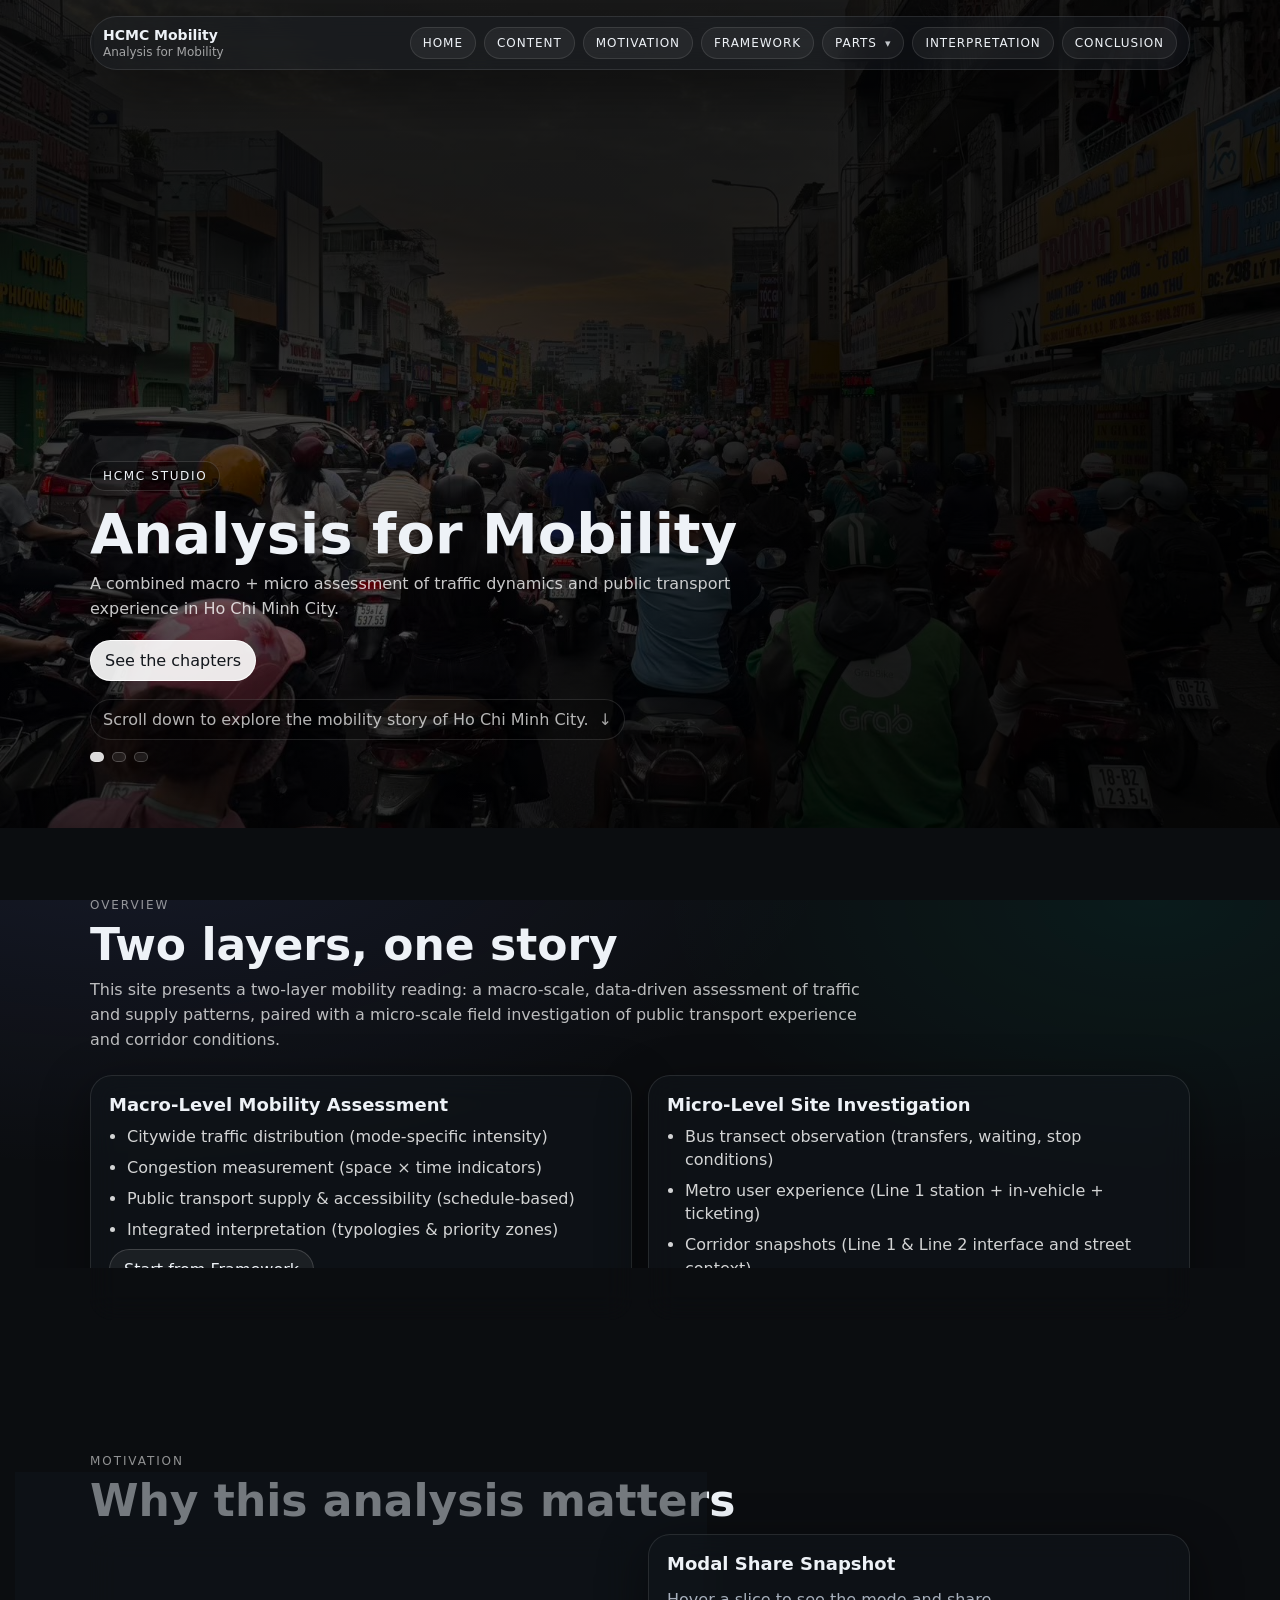
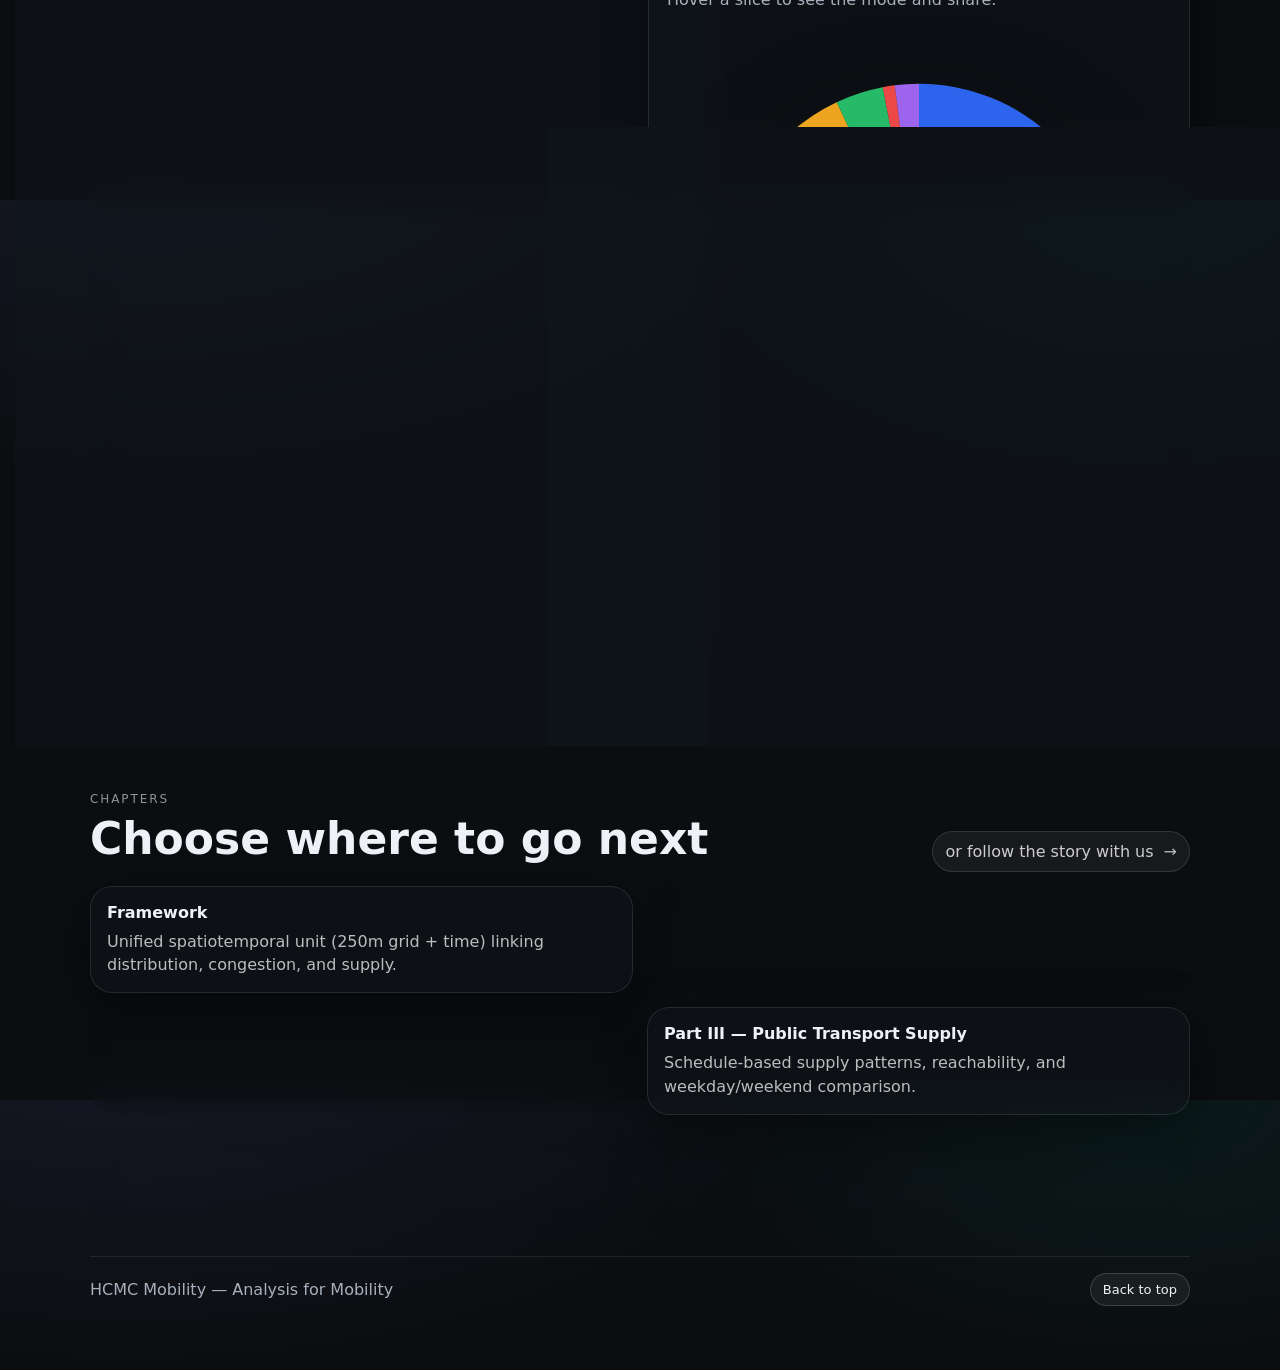
==== index.html @ 066e422d "demo0.0" ====
<!doctype html>
<html lang="en">
<head>
  <meta charset="utf-8" />
  <meta name="viewport" content="width=device-width,initial-scale=1" />
  <title>HCMC Mobility — Analysis for Mobility</title>
  <link rel="stylesheet" href="style.css" />
</head>

<body class="theme-dark">
  <!-- Top glass nav -->
  <header class="topbar glass" role="banner">
    <div class="topbar-left">
      <div class="brand">
        <div class="brand-title">HCMC Mobility</div>
        <div class="brand-sub">Analysis for Mobility</div>
      </div>
    </div>

    <nav class="topbar-nav" aria-label="Primary">
      <a class="pill" href="index.html">Home</a>
      <a class="pill" href="content.html">Content</a>
      <a class="pill" href="motivation.html">Motivation</a>
      <a class="pill" href="framework.html">Framework</a>

      <div class="pill dropdown" tabindex="0" aria-label="Parts">
        <span>Parts</span>
        <div class="dropdown-menu" role="menu">
          <a role="menuitem" href="part1.html">Part I — Traffic Distribution</a>
          <a role="menuitem" href="part2.html">Part II — Measuring Congestion</a>
          <a role="menuitem" href="part3.html">Part III — Public Transport Supply</a>
        </div>
      </div>

      <a class="pill" href="interpretation.html">Interpretation</a>
      <a class="pill" href="conclusion.html">Conclusion</a>
    </nav>
  </header>

  <!-- HERO with background carousel -->
  <main>
    <section class="hero" id="top">
      <div class="hero-bg" aria-hidden="true">
        <div class="hero-slide is-active" style="background-image:url('./assets/motobike.JPG')"></div>
        <div class="hero-slide" style="background-image:url('./assets/bus_station.png')"></div>
        <div class="hero-slide" style="background-image:url('./assets/metro.png')"></div>
        <div class="hero-vignette"></div>
      </div>

      <div class="container hero-inner">
        <div class="hero-tag">HCMC STUDIO</div>
        <h1 class="hero-title">Analysis for Mobility</h1>
        <p class="hero-subtitle">
          A combined macro + micro assessment of traffic dynamics and public transport experience in Ho Chi Minh City.
        </p>

        <div class="hero-actions">
          <a class="btn primary" href="#chapters">See the chapters</a>
        </div>

        <a class="hero-scroll" href="#overview" aria-label="Scroll to Overview">
          <span>Scroll down to explore the mobility story of Ho Chi Minh City.</span>
          <span class="chev">↓</span>
        </a>

        <div class="hero-dots" aria-hidden="true">
          <button class="dot is-active" type="button" aria-label="Slide 1"></button>
          <button class="dot" type="button" aria-label="Slide 2"></button>
          <button class="dot" type="button" aria-label="Slide 3"></button>
        </div>
      </div>
    </section>

    <!-- OVERVIEW -->
    <section class="section" id="overview">
      <div class="container">
        <div class="kicker">OVERVIEW</div>
        <h2 class="h2">Two layers, one story</h2>
        <p class="lead">
          This site presents a two-layer mobility reading: a macro-scale, data-driven assessment of traffic and supply patterns,
          paired with a micro-scale field investigation of public transport experience and corridor conditions.
        </p>

        <div class="grid-2">
          <div class="card glass">
            <h3 class="h3">Macro-Level Mobility Assessment</h3>
            <ul class="bullets">
              <li>Citywide traffic distribution (mode-specific intensity)</li>
              <li>Congestion measurement (space × time indicators)</li>
              <li>Public transport supply & accessibility (schedule-based)</li>
              <li>Integrated interpretation (typologies & priority zones)</li>
            </ul>
            <div class="card-actions">
              <a class="btn" href="framework.html">Start from Framework</a>
            </div>
          </div>

          <div class="card glass">
            <h3 class="h3">Micro-Level Site Investigation</h3>
            <ul class="bullets">
              <li>Bus transect observation (transfers, waiting, stop conditions)</li>
              <li>Metro user experience (Line 1 station + in-vehicle + ticketing)</li>
              <li>Corridor snapshots (Line 1 & Line 2 interface and street context)</li>
            </ul>
            <div class="muted small">
              (Micro panels will be inserted into Part pages later.)
            </div>
          </div>
        </div>
      </div>
    </section>

    <!-- MOTIVATION (homepage section, not the separate page) -->
    <section class="section" id="motivation">
      <div class="container">
        <div class="kicker">MOTIVATION</div>
        <h2 class="h2">Why this analysis matters</h2>

        <div class="grid-2">
          <div class="card glass">
            <h3 class="h3">Key motivation</h3>
            <ul class="bullets">
              <li>Limited availability of high-resolution, mode-specific traffic evidence at city scale</li>
              <li>Many studies overlook temporal dynamics and modal differences in mobility patterns</li>
              <li>Public transport may play a limited yet critical role in addressing urban mobility stress</li>
            </ul>

            <div class="img-wrap">
              <div class="img-label">Traffic context (field impression)</div>
              <img class="img" src="./assets/traffic_jam.jpg" alt="Traffic congestion context" />
            </div>

            <div class="card-actions">
              <a class="btn" href="motivation.html">Open Motivation page</a>
            </div>
          </div>

          <div class="card glass">
            <h3 class="h3">Modal Share Snapshot</h3>
            <p class="muted">
              Hover a slice to see the mode and share.
            </p>

            <div class="pie-wrap">
              <svg id="modalPie" class="pie" viewBox="0 0 240 240" role="img" aria-label="Modal share pie chart">
                <!-- arcs injected by JS -->
              </svg>

              <div class="pie-legend">
                <div class="legend-row">
                  <span class="legend-k">Hover</span>
                  <span id="pieLabel" class="legend-v">—</span>
                </div>
                <div class="legend-row">
                  <span class="legend-k">Share</span>
                  <span id="pieValue" class="legend-v">—</span>
                </div>
              </div>

              <div id="pieTooltip" class="tooltip" role="status" aria-live="polite"></div>
            </div>

            <div class="muted small">
              Values used here: Motorcycles 74%, Active Mobility 19%, Public Transport 4%, Private Cars 1%, Other 2%.
            </div>
          </div>
        </div>
      </div>
    </section>

    <!-- CHAPTERS -->
    <section class="section" id="chapters">
      <div class="container">
        <div class="kicker">CHAPTERS</div>
        <div class="chapters-head">
          <h2 class="h2">Choose where to go next</h2>
          <a class="follow" href="framework.html">
            or follow the story with us <span class="chev">→</span>
          </a>
        </div>

        <div class="chapters-grid">
          <a class="chapter card glass" href="framework.html">
            <div class="chapter-title">Framework</div>
            <div class="chapter-desc">Unified spatiotemporal unit (250m grid + time) linking distribution, congestion, and supply.</div>
          </a>

          <a class="chapter card glass" href="part1.html">
            <div class="chapter-title">Part I — Traffic Distribution</div>
            <div class="chapter-desc">Mode-specific vehicle intensity across space (SVI detection: motorcycles, cars, buses).</div>
          </a>

          <a class="chapter card glass" href="part2.html">
            <div class="chapter-title">Part II — Measuring Congestion</div>
            <div class="chapter-desc">Indicators and comparative patterns across space and time.</div>
          </a>

          <a class="chapter card glass" href="part3.html">
            <div class="chapter-title">Part III — Public Transport Supply</div>
            <div class="chapter-desc">Schedule-based supply patterns, reachability, and weekday/weekend comparison.</div>
          </a>

          <a class="chapter card glass" href="interpretation.html">
            <div class="chapter-title">Interpretation</div>
            <div class="chapter-desc">Cross-reading across modes, time, and space to identify typologies and priorities.</div>
          </a>

          <a class="chapter card glass" href="conclusion.html">
            <div class="chapter-title">Conclusion</div>
            <div class="chapter-desc">Key takeaways, limitations, and next steps.</div>
          </a>
        </div>

        <div class="footerbar">
          <div class="muted">HCMC Mobility — Analysis for Mobility</div>
          <a class="btn small" href="#top">Back to top</a>
        </div>
      </div>
    </section>
  </main>

  <script src="script.js"></script>
</body>
</html>
---- style.css ----
:root{
  --bg:#0b0d10;
  --text:#eef2f7;
  --muted:#a7b0bc;
  --card: rgba(18,22,28,.55);
  --glass: rgba(28,34,42,.35);
  --stroke: rgba(255,255,255,.10);
  --stroke2: rgba(255,255,255,.16);
  --shadow: 0 18px 60px rgba(0,0,0,.55);
  --radius: 18px;
  --radius2: 22px;
  --max: 1100px;
}

*{box-sizing:border-box}
html,body{height:100%}
body{
  margin:0;
  font-family: ui-sans-serif, system-ui, -apple-system, Segoe UI, Roboto, Helvetica, Arial;
  background: radial-gradient(1200px 600px at 10% -10%, rgba(120,140,255,.10), transparent 60%),
              radial-gradient(900px 500px at 90% 0%, rgba(0,255,210,.06), transparent 55%),
              var(--bg);
  color: var(--text);
}

a{color:inherit; text-decoration:none}
img{max-width:100%; display:block}

.container{width:min(var(--max), calc(100% - 48px)); margin:0 auto}

.glass{
  background: var(--glass);
  border:1px solid var(--stroke);
  box-shadow: var(--shadow);
  backdrop-filter: blur(14px);
  -webkit-backdrop-filter: blur(14px);
}

.card{
  border-radius: var(--radius2);
  padding:18px 18px 16px;
  background: var(--card);
  border:1px solid var(--stroke);
  box-shadow: 0 14px 50px rgba(0,0,0,.45);
}

.btn{
  display:inline-flex; align-items:center; justify-content:center;
  gap:10px;
  padding:10px 14px;
  border-radius: 999px;
  border:1px solid var(--stroke2);
  background: rgba(255,255,255,.06);
  transition: transform .15s ease, background .15s ease, border-color .15s ease;
  user-select:none;
}
.btn:hover{transform: translateY(-1px); background: rgba(255,255,255,.09)}
.btn.primary{
  background: rgba(255,255,255,.90);
  color:#12161c;
  border-color: rgba(255,255,255,.90);
}
.btn.primary:hover{background: rgba(255,255,255,.98)}
.btn.small{padding:8px 12px; font-size:13px}

.kicker{
  letter-spacing:.16em;
  font-size:12px;
  color: rgba(255,255,255,.55);
  margin-bottom:10px;
}
.h2{font-size:44px; line-height:1.05; margin:0 0 10px}
.h3{font-size:18px; margin:0 0 10px}
.lead{color: rgba(255,255,255,.72); max-width: 78ch; margin:0 0 22px; line-height:1.55}
.muted{color: var(--muted)}
.small{font-size:12.5px}

.section{padding:70px 0 64px}

/* Topbar */
.topbar{
  position:fixed;
  top:16px;
  left:50%;
  transform: translateX(-50%);
  width:min(var(--max), calc(100% - 36px));
  border-radius: 999px;
  padding:10px 12px;
  z-index:50;
  display:flex;
  align-items:center;
  justify-content:space-between;
  gap:14px;
}
.brand-title{font-weight:700; font-size:14px}
.brand-sub{font-size:12px; color: rgba(255,255,255,.60); margin-top:2px}

.topbar-nav{
  display:flex;
  align-items:center;
  gap:8px;
  flex-wrap:wrap;
  justify-content:flex-end;
}

.pill{
  display:inline-flex;
  align-items:center;
  gap:8px;
  padding:8px 12px;
  border-radius: 999px;
  border:1px solid rgba(255,255,255,.10);
  background: rgba(255,255,255,.05);
  font-size:12px;
  letter-spacing:.08em;
  text-transform:uppercase;
  white-space:nowrap;
  transition: background .15s ease, transform .15s ease, border-color .15s ease;
}
.pill:hover{background: rgba(255,255,255,.08); transform: translateY(-1px)}
.dropdown{position:relative; cursor:pointer}
.dropdown:after{content:"▾"; opacity:.8; font-size:11px}
.dropdown-menu{
  position:absolute;
  right:0;
  top:42px;
  min-width: 320px;
  padding:10px;
  border-radius: 14px;
  background: rgba(18,22,28,.85);
  border:1px solid rgba(255,255,255,.12);
  box-shadow: 0 18px 60px rgba(0,0,0,.55);
  backdrop-filter: blur(14px);
  display:none;
}
.dropdown:hover .dropdown-menu,
.dropdown:focus-within .dropdown-menu{display:block}
.dropdown-menu a{
  display:block;
  padding:10px 10px;
  border-radius: 12px;
  color: rgba(255,255,255,.88);
  font-size:13px;
  letter-spacing:0;
  text-transform:none;
  border:1px solid transparent;
}
.dropdown-menu a:hover{
  background: rgba(255,255,255,.06);
  border-color: rgba(255,255,255,.10);
}

/* HERO */
.hero{
  position:relative;
  min-height: 92vh;
  padding-top: 120px;
  display:flex;
  align-items:flex-end;
}
.hero-bg{position:absolute; inset:0; overflow:hidden}
.hero-slide{
  position:absolute; inset:0;
  background-size:cover;
  background-position:center;
  opacity:0;
  transform: scale(1.02);
  transition: opacity 900ms ease, transform 1500ms ease;
}
.hero-slide.is-active{
  opacity:1;
  transform: scale(1.00);
}
.hero-vignette{
  position:absolute; inset:0;
  background:
    radial-gradient(900px 520px at 20% 70%, rgba(0,0,0,.15), rgba(0,0,0,.75) 70%),
    linear-gradient(to bottom, rgba(0,0,0,.45), rgba(0,0,0,.55));
}

.hero-inner{
  position:relative;
  padding: 0 0 66px;
}
.hero-tag{
  display:inline-flex;
  padding:7px 12px;
  border-radius: 999px;
  border:1px solid rgba(255,255,255,.14);
  background: rgba(0,0,0,.25);
  font-size:12px;
  letter-spacing:.14em;
}
.hero-title{
  margin:14px 0 10px;
  font-size: 56px;
  line-height:1.02;
}
.hero-subtitle{
  margin:0 0 18px;
  color: rgba(255,255,255,.78);
  max-width: 70ch;
  line-height:1.55;
}
.hero-actions{display:flex; gap:10px; margin-top: 10px}
.hero-scroll{
  display:inline-flex;
  align-items:center;
  gap:10px;
  margin-top: 18px;
  color: rgba(255,255,255,.70);
  border:1px solid rgba(255,255,255,.12);
  background: rgba(0,0,0,.22);
  padding:10px 12px;
  border-radius: 999px;
}
.hero-scroll:hover{background: rgba(0,0,0,.30)}
.hero-scroll .chev{opacity:.9}

.hero-dots{display:flex; gap:8px; margin-top:12px}
.dot{
  width:10px; height:10px; border-radius:999px;
  border:1px solid rgba(255,255,255,.22);
  background: rgba(255,255,255,.08);
  cursor:pointer;
}
.dot.is-active{background: rgba(255,255,255,.85)}

/* Layout helpers */
.grid-2{
  display:grid;
  grid-template-columns: 1fr 1fr;
  gap:16px;
}
@media (max-width: 860px){
  .topbar{top:10px}
  .hero-title{font-size:44px}
  .grid-2{grid-template-columns: 1fr}
  .dropdown-menu{min-width: 260px}
}

/* bullets */
.bullets{
  margin:0;
  padding-left: 18px;
  color: rgba(255,255,255,.82);
}
.bullets li{margin:8px 0; line-height:1.45}

/* Motivation image */
.img-wrap{margin-top:14px}
.img-label{font-size:12px; color: rgba(255,255,255,.55); margin:0 0 8px}
.img{
  border-radius: 16px;
  border:1px solid rgba(255,255,255,.10);
  box-shadow: 0 18px 50px rgba(0,0,0,.45);
  width:100%;
  height:auto;
}

/* Pie */
.pie-wrap{position:relative; margin-top:10px}
.pie{
  width:100%;
  max-width: 520px;
  height:auto;
  display:block;
  margin: 8px auto 0;
  filter: drop-shadow(0 18px 40px rgba(0,0,0,.55));
}
.pie-legend{
  display:grid;
  gap:8px;
  margin-top: 10px;
  padding:12px 12px;
  border-radius: 16px;
  border:1px solid rgba(255,255,255,.10);
  background: rgba(0,0,0,.20);
}
.legend-row{display:flex; justify-content:space-between; gap:12px}
.legend-k{color: rgba(255,255,255,.55); font-size:12px}
.legend-v{font-weight:650}

.tooltip{
  position:absolute;
  pointer-events:none;
  opacity:0;
  transform: translateY(6px);
  transition: opacity .12s ease, transform .12s ease;
  padding:8px 10px;
  border-radius: 12px;
  background: rgba(18,22,28,.92);
  border:1px solid rgba(255,255,255,.14);
  box-shadow: 0 18px 60px rgba(0,0,0,.55);
  font-size:12.5px;
}
.tooltip.is-on{opacity:1; transform: translateY(0)}

/* Chapters */
.chapters-head{
  display:flex;
  align-items:flex-end;
  justify-content:space-between;
  gap:16px;
  margin-bottom: 14px;
}
.follow{
  display:inline-flex;
  align-items:center;
  gap:10px;
  padding:10px 12px;
  border-radius: 999px;
  border:1px solid rgba(255,255,255,.12);
  background: rgba(255,255,255,.05);
  color: rgba(255,255,255,.78);
}
.follow:hover{background: rgba(255,255,255,.08)}
.follow .chev{opacity:.9}

.chapters-grid{
  display:grid;
  grid-template-columns: 1fr 1fr;
  gap:14px;
}
@media (max-width: 860px){
  .chapters-head{flex-direction:column; align-items:flex-start}
  .chapters-grid{grid-template-columns: 1fr}
}

.chapter{padding:16px 16px}
.chapter-title{font-weight:750; margin-bottom:8px}
.chapter-desc{color: rgba(255,255,255,.72); line-height:1.45}

/* footer */
.footerbar{
  margin-top: 20px;
  display:flex;
  align-items:center;
  justify-content:space-between;
  gap:12px;
  padding-top: 16px;
  border-top: 1px solid rgba(255,255,255,.08);
}
/* =========================
   PART PAGES — MAP PANELS
========================= */

.panel-grid{
  display:grid;
  grid-template-columns: 1fr 1fr 1fr;
  gap:14px;
}

@media (max-width: 980px){
  .panel-grid{grid-template-columns:1fr}
}

.map-panel{
  padding: 0;
  overflow: hidden;
  border-radius: var(--radius2);
}

.panel-head{
  padding: 16px 16px 12px;
  display:flex;
  align-items:flex-start;
  justify-content:space-between;
  gap:12px;
  border-bottom: 1px solid rgba(255,255,255,.08);
}

.panel-meta{min-width: 0}
.panel-title{
  margin:0 0 6px;
  font-weight: 750;
  font-size: 14px;
}
.panel-desc{
  margin:0;
  color: rgba(255,255,255,.70);
  font-size: 12.5px;
  line-height: 1.35;
  max-width: 42ch;
}

/* toggle pills */
.seg{
  display:inline-flex;
  gap:6px;
  padding:6px;
  border-radius: 999px;
  border:1px solid rgba(255,255,255,.10);
  background: rgba(0,0,0,.18);
  flex-shrink:0;
}
.seg button{
  appearance:none;
  border:none;
  cursor:pointer;
  padding:7px 10px;
  border-radius:999px;
  background: transparent;
  color: rgba(255,255,255,.78);
  font-size:12px;
  line-height:1;
  transition: background .15s ease, transform .15s ease;
}
.seg button:hover{transform: translateY(-1px)}
.seg button[aria-pressed="true"]{
  background: rgba(255,255,255,.12);
  color: rgba(255,255,255,.95);
}

/* map box */
.map-wrap{position:relative}
.map{
  height: 360px;
  width: 100%;
}

/* legend style (glass) */
.legend{
  position:absolute;
  right: 10px;
  bottom: 10px;
  z-index: 600;
  padding:10px 10px;
  border-radius: 14px;
  background: rgba(18,22,28,.85);
  border:1px solid rgba(255,255,255,.12);
  box-shadow: 0 18px 60px rgba(0,0,0,.55);
  backdrop-filter: blur(14px);
  color: rgba(255,255,255,.88);
  font-size: 12px;
  min-width: 165px;
}
.legend .lg-title{
  margin: 0 0 6px;
  font-weight: 750;
  font-size: 12px;
}
.legend .row{
  display:grid;
  grid-template-columns: 14px 1fr;
  gap: 8px;
  align-items:center;
  margin: 4px 0;
}
.legend .sw{
  width:14px;
  height:10px;
  border-radius:3px;
  border:1px solid rgba(255,255,255,.18);
}

/* footer text */
.panel-foot{
  padding: 10px 16px 14px;
  border-top: 1px solid rgba(255,255,255,.08);
  color: rgba(255,255,255,.60);
}

/* make leaflet controls match dark theme */
.leaflet-control-zoom a{
  background: rgba(18,22,28,.85) !important;
  color: rgba(255,255,255,.92) !important;
  border: 1px solid rgba(255,255,255,.12) !important;
}
.leaflet-control-attribution{
  background: rgba(18,22,28,.70) !important;
  color: rgba(255,255,255,.65) !important;
  border-radius: 12px;
  padding: 2px 8px;
  margin: 0 8px 8px 0;
}
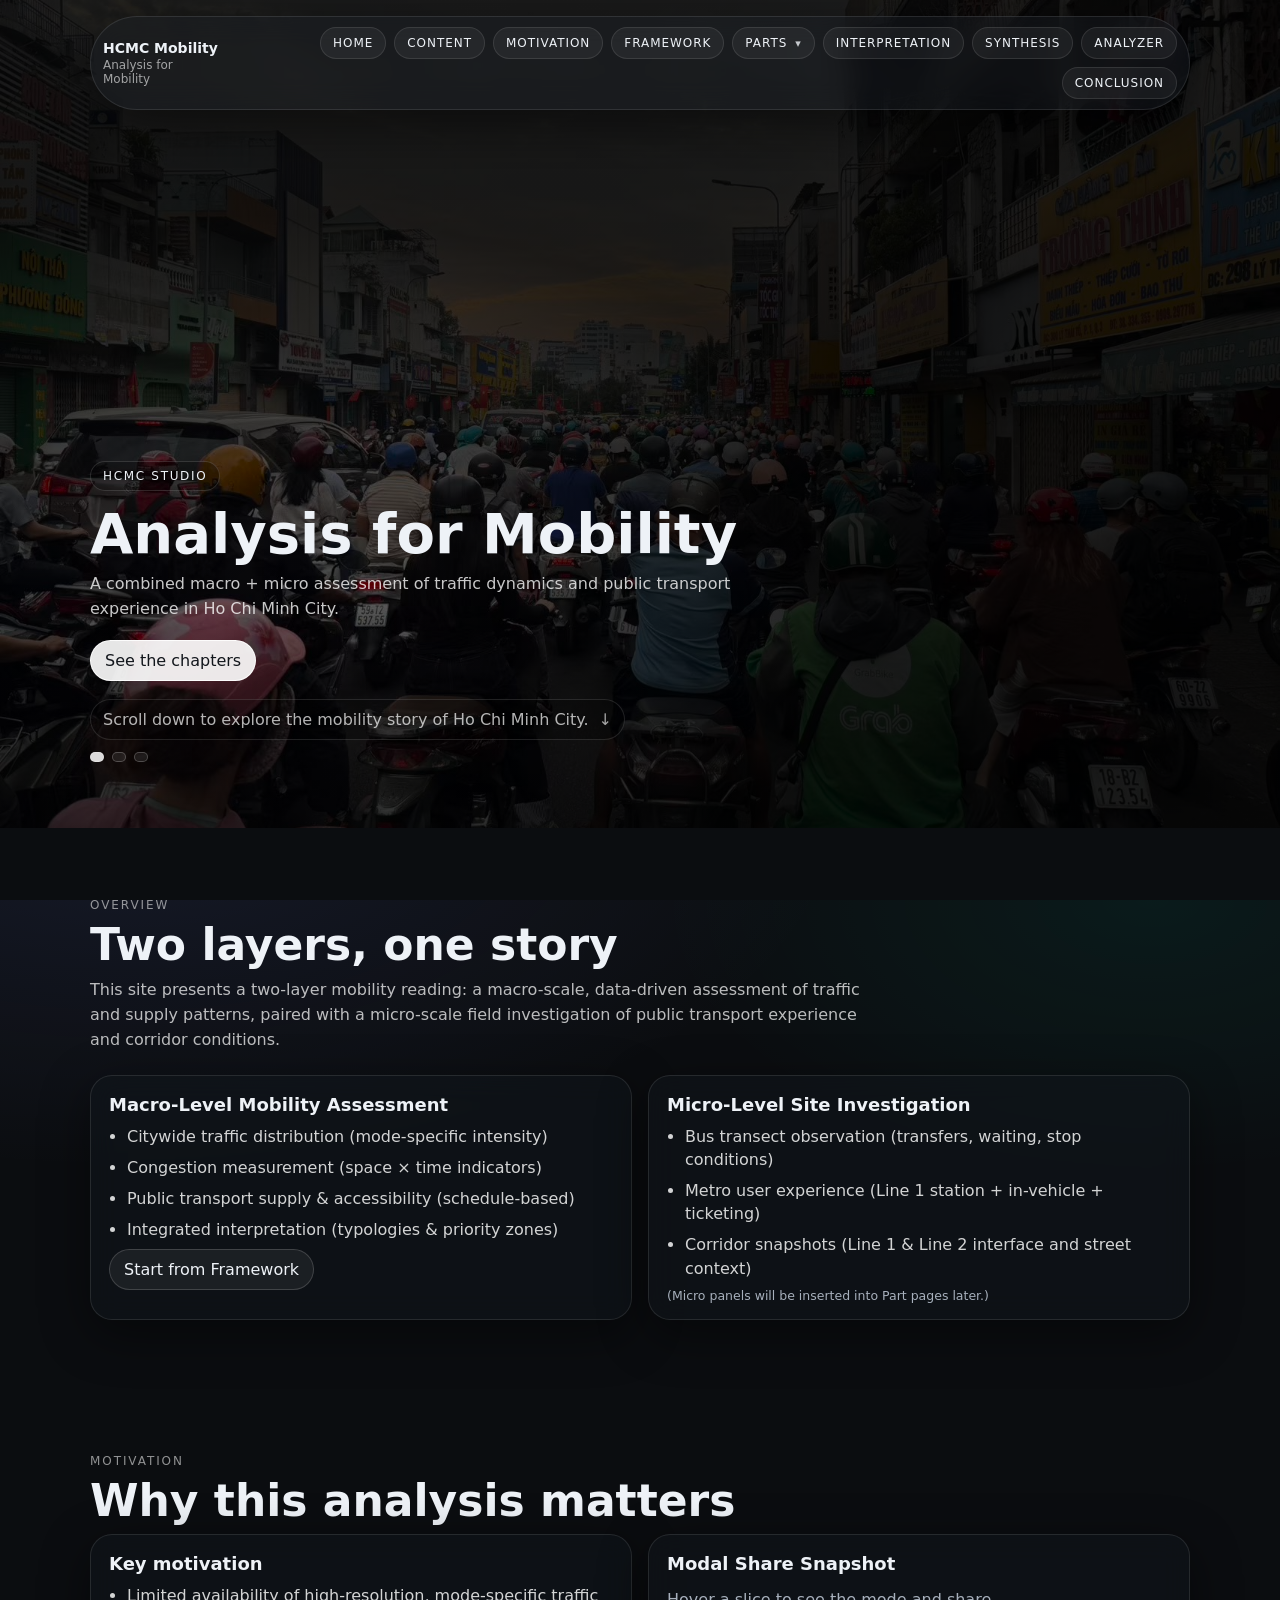
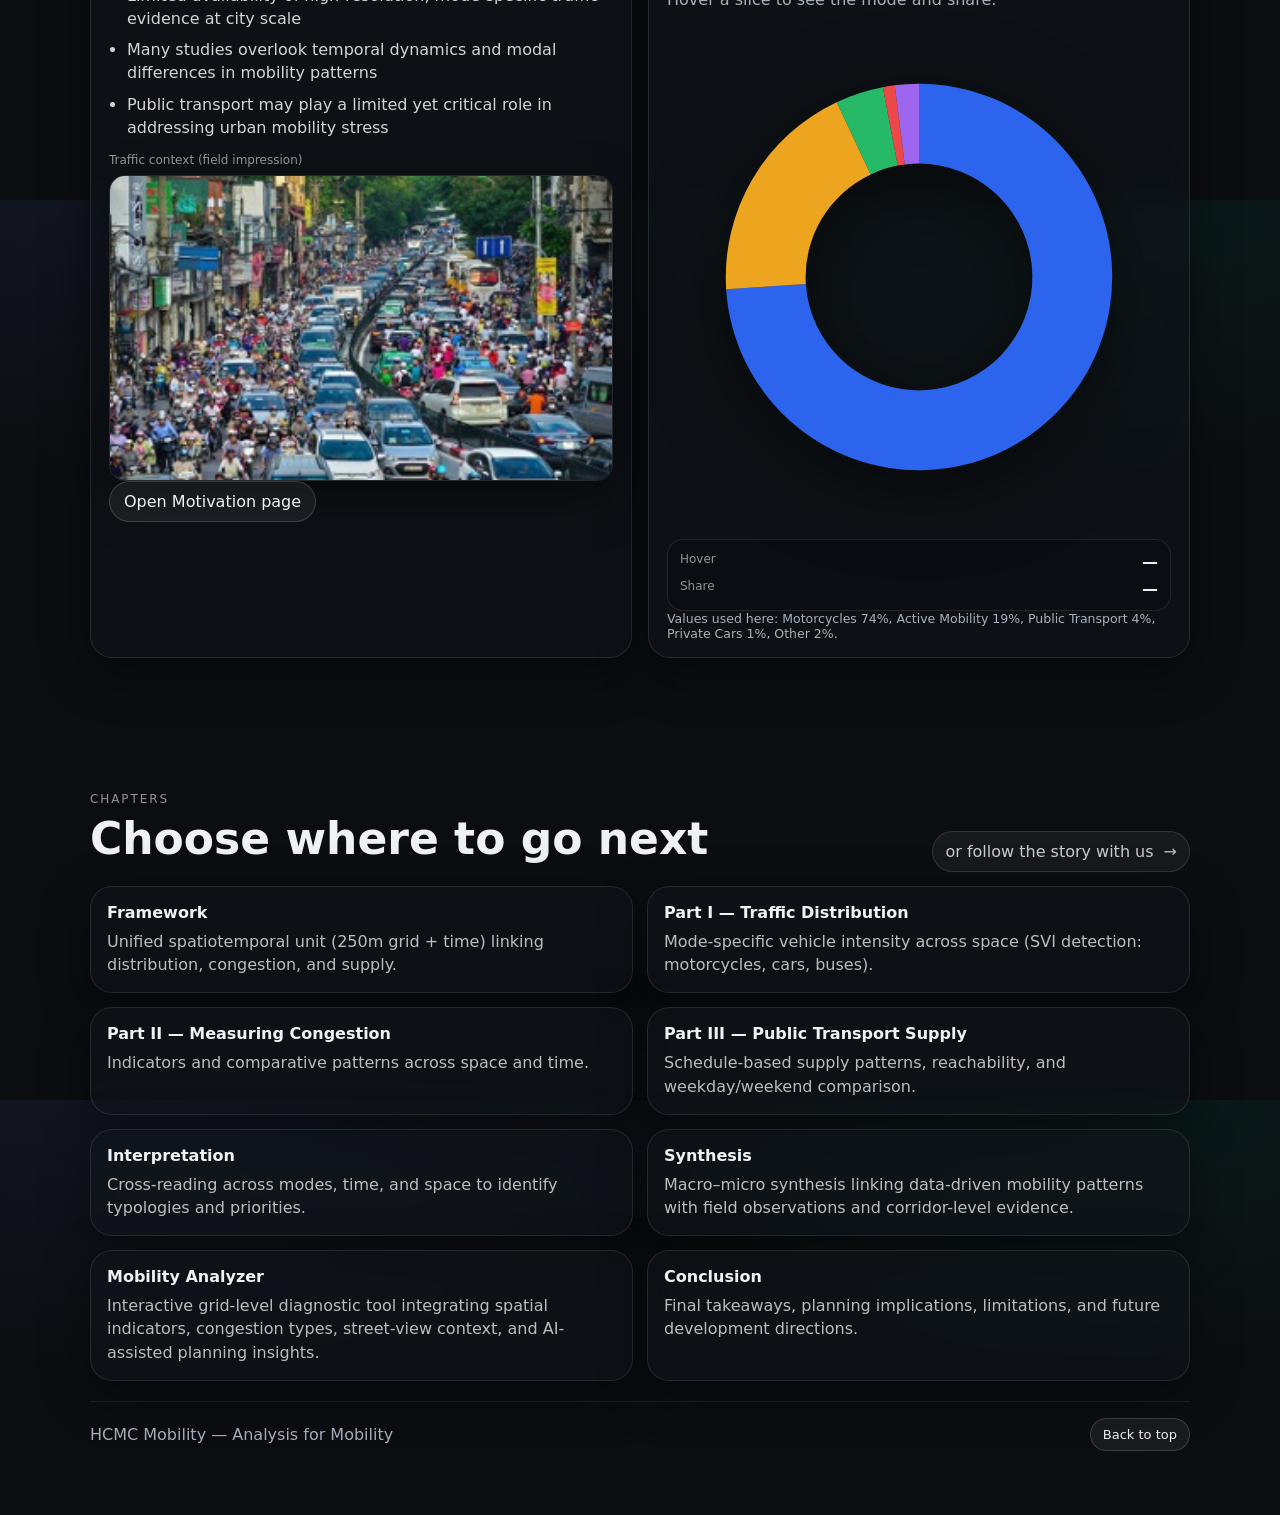
==== commit da13ca41: "Update index.html" ====
--- a/index.html
+++ b/index.html
@@ -33,6 +33,8 @@
       </div>
 
       <a class="pill" href="interpretation.html">Interpretation</a>
+      <a class="pill" href="synthesis.html">Synthesis</a>
+      <a class="pill" href="analyzer.html">Analyzer</a>
       <a class="pill" href="conclusion.html">Conclusion</a>
     </nav>
   </header>
@@ -205,9 +207,19 @@
             <div class="chapter-desc">Cross-reading across modes, time, and space to identify typologies and priorities.</div>
           </a>
 
+          <a class="chapter card glass" href="synthesis.html">
+            <div class="chapter-title">Synthesis</div>
+            <div class="chapter-desc">Macro–micro synthesis linking data-driven mobility patterns with field observations and corridor-level evidence.</div>
+          </a>
+
+          <a class="chapter card glass" href="analyzer.html">
+            <div class="chapter-title">Mobility Analyzer</div>
+            <div class="chapter-desc">Interactive grid-level diagnostic tool integrating spatial indicators, congestion types, street-view context, and AI-assisted planning insights.</div>
+          </a>
+
           <a class="chapter card glass" href="conclusion.html">
             <div class="chapter-title">Conclusion</div>
-            <div class="chapter-desc">Key takeaways, limitations, and next steps.</div>
+            <div class="chapter-desc">Final takeaways, planning implications, limitations, and future development directions.</div>
           </a>
         </div>
 
@@ -221,4 +233,4 @@
 
   <script src="script.js"></script>
 </body>
-</html>+</html>
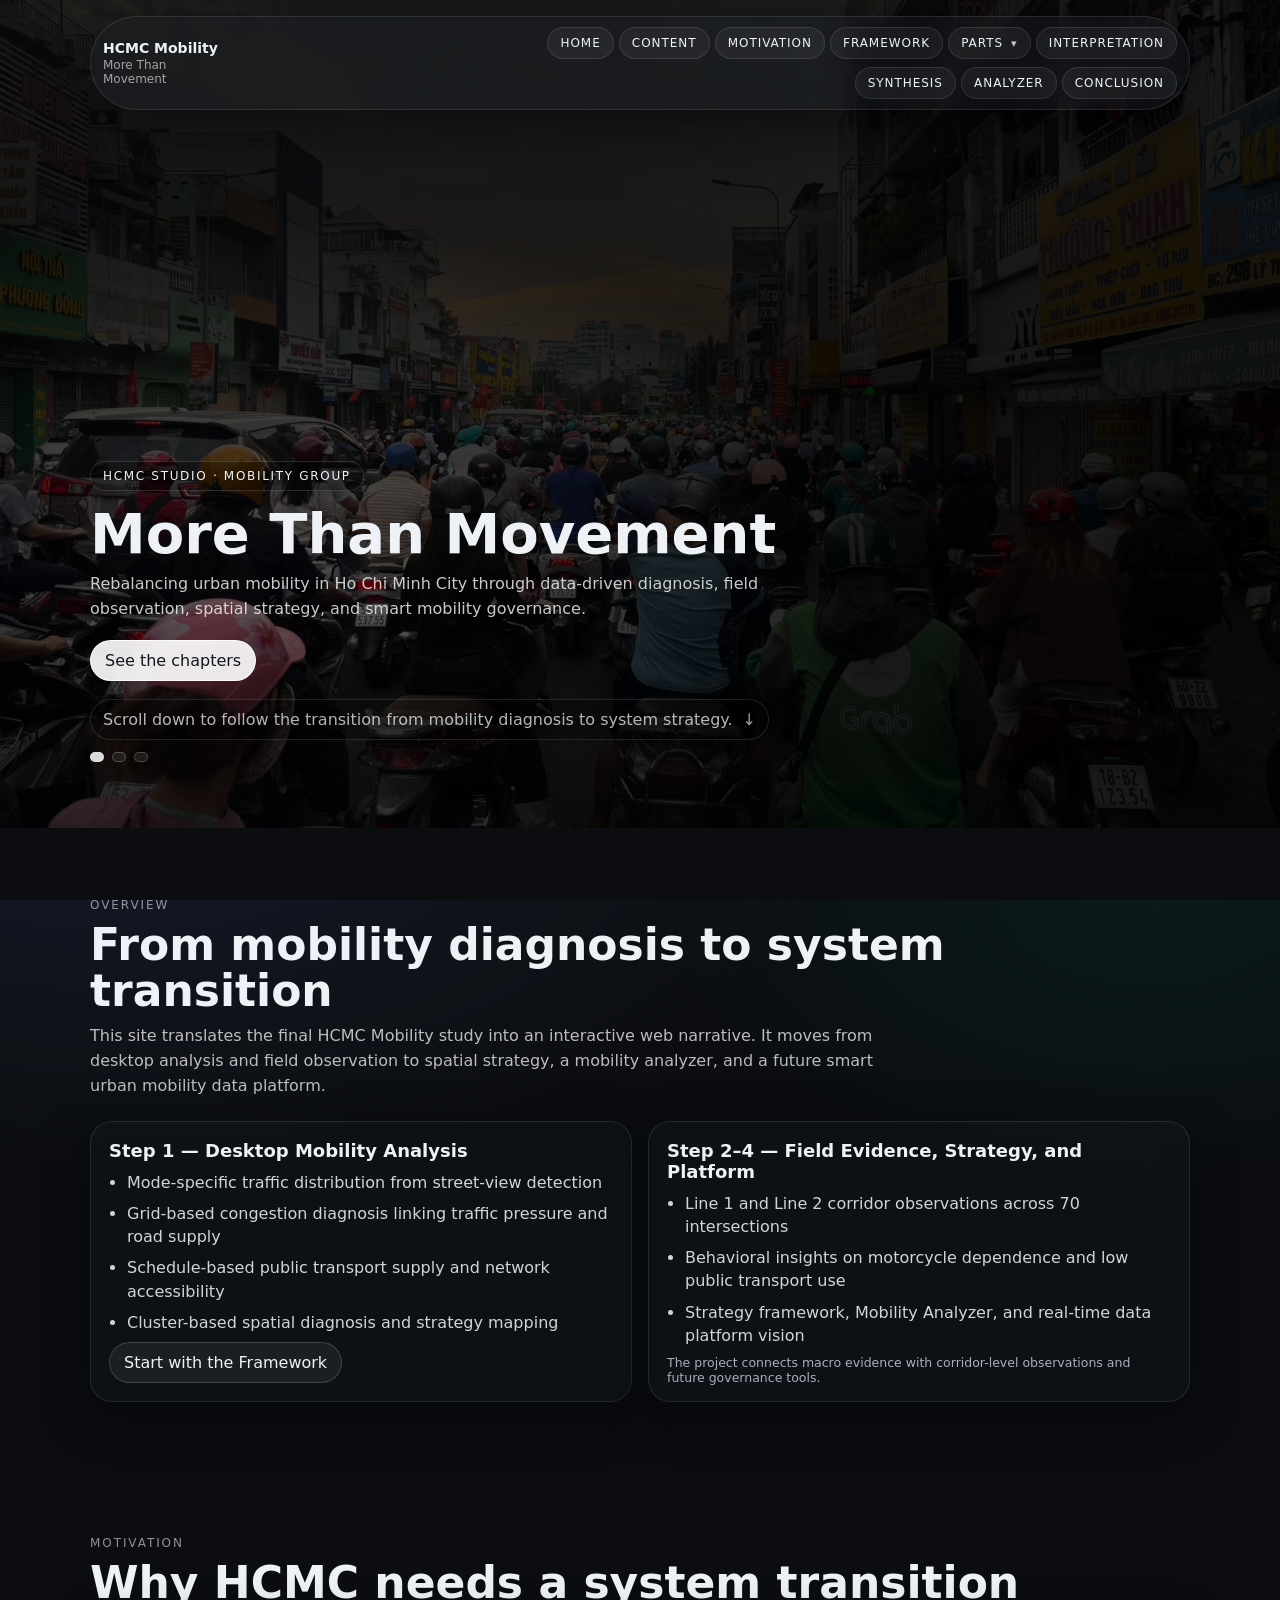
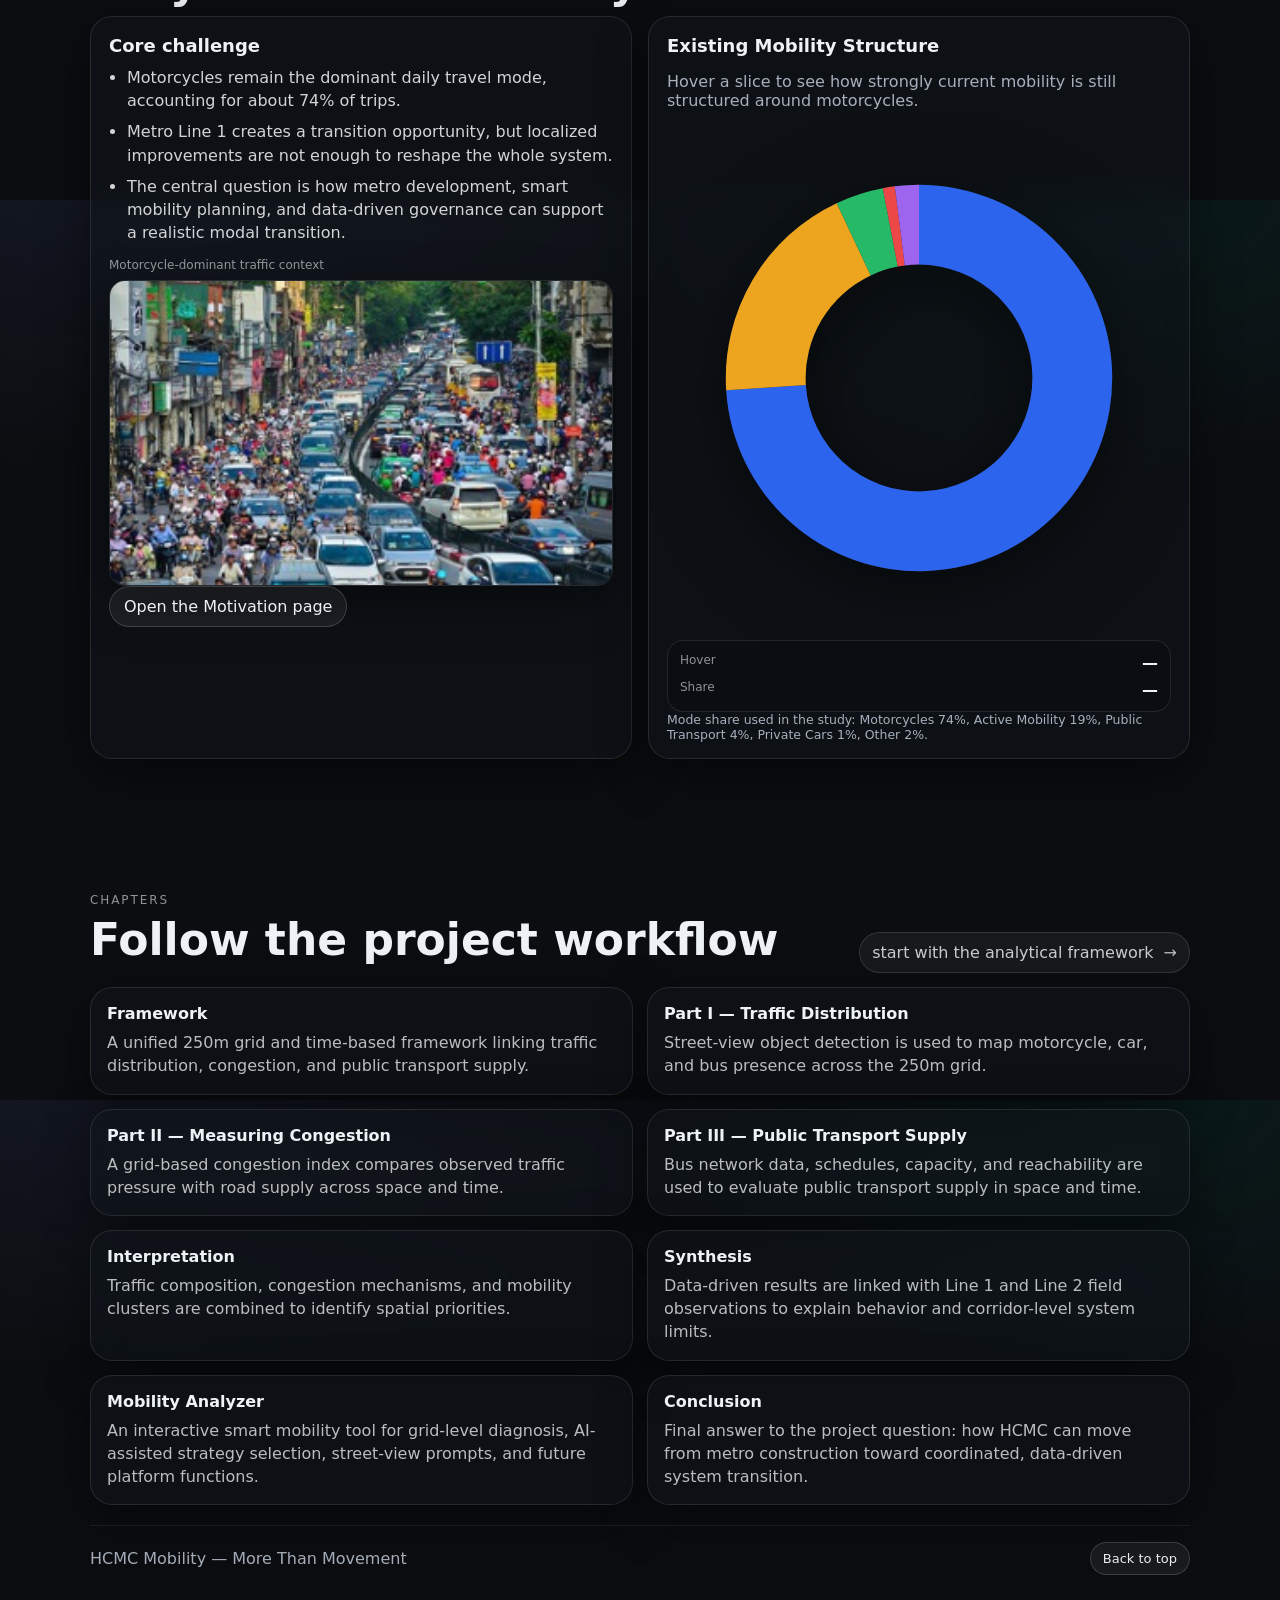
==== commit 9ba649c3: "Update index.html" ====
--- a/index.html
+++ b/index.html
@@ -3,21 +3,23 @@
 <head>
   <meta charset="utf-8" />
   <meta name="viewport" content="width=device-width,initial-scale=1" />
-  <title>HCMC Mobility — Analysis for Mobility</title>
+  <title>HCMC Mobility — More Than Movement</title>
   <link rel="stylesheet" href="style.css" />
 </head>
 
 <body class="theme-dark">
   <!-- Top glass nav -->
   <header class="topbar glass" role="banner">
-    <div class="topbar-left">
-      <div class="brand">
-        <div class="brand-title">HCMC Mobility</div>
-        <div class="brand-sub">Analysis for Mobility</div>
-      </div>
+  <a class="brand brand-link" href="index.html" aria-label="HCMC Mobility Home">
+    <div class="brand-mark"></div>
+    <div>
+      <div class="brand-title">HCMC Mobility</div>
+      <div class="brand-sub">More Than Movement</div>
     </div>
-
-    <nav class="topbar-nav" aria-label="Primary">
+  </a>
+
+  <nav class="topbar-nav" aria-label="Primary navigation">
+    <div class="nav-group nav-main">
       <a class="pill" href="index.html">Home</a>
       <a class="pill" href="content.html">Content</a>
       <a class="pill" href="motivation.html">Motivation</a>
@@ -33,11 +35,15 @@
       </div>
 
       <a class="pill" href="interpretation.html">Interpretation</a>
-      <a class="pill" href="synthesis.html">Synthesis</a>
-      <a class="pill" href="analyzer.html">Analyzer</a>
-      <a class="pill" href="conclusion.html">Conclusion</a>
-    </nav>
-  </header>
+    </div>
+
+    <div class="nav-group nav-output">
+      <a class="pill output" href="synthesis.html">Synthesis</a>
+      <a class="pill output strong" href="analyzer.html">Analyzer</a>
+      <a class="pill output" href="conclusion.html">Conclusion</a>
+    </div>
+  </nav>
+</header>
 
   <!-- HERO with background carousel -->
   <main>
@@ -50,10 +56,10 @@
       </div>
 
       <div class="container hero-inner">
-        <div class="hero-tag">HCMC STUDIO</div>
-        <h1 class="hero-title">Analysis for Mobility</h1>
+        <div class="hero-tag">HCMC STUDIO · MOBILITY GROUP</div>
+        <h1 class="hero-title">More Than Movement</h1>
         <p class="hero-subtitle">
-          A combined macro + micro assessment of traffic dynamics and public transport experience in Ho Chi Minh City.
+          Rebalancing urban mobility in Ho Chi Minh City through data-driven diagnosis, field observation, spatial strategy, and smart mobility governance.
         </p>
 
         <div class="hero-actions">
@@ -61,7 +67,7 @@
         </div>
 
         <a class="hero-scroll" href="#overview" aria-label="Scroll to Overview">
-          <span>Scroll down to explore the mobility story of Ho Chi Minh City.</span>
+          <span>Scroll down to follow the transition from mobility diagnosis to system strategy.</span>
           <span class="chev">↓</span>
         </a>
 
@@ -77,35 +83,34 @@
     <section class="section" id="overview">
       <div class="container">
         <div class="kicker">OVERVIEW</div>
-        <h2 class="h2">Two layers, one story</h2>
+        <h2 class="h2">From mobility diagnosis to system transition</h2>
         <p class="lead">
-          This site presents a two-layer mobility reading: a macro-scale, data-driven assessment of traffic and supply patterns,
-          paired with a micro-scale field investigation of public transport experience and corridor conditions.
+          This site translates the final HCMC Mobility study into an interactive web narrative. It moves from desktop analysis and field observation to spatial strategy, a mobility analyzer, and a future smart urban mobility data platform.
         </p>
 
         <div class="grid-2">
           <div class="card glass">
-            <h3 class="h3">Macro-Level Mobility Assessment</h3>
+            <h3 class="h3">Step 1 — Desktop Mobility Analysis</h3>
             <ul class="bullets">
-              <li>Citywide traffic distribution (mode-specific intensity)</li>
-              <li>Congestion measurement (space × time indicators)</li>
-              <li>Public transport supply & accessibility (schedule-based)</li>
-              <li>Integrated interpretation (typologies & priority zones)</li>
+              <li>Mode-specific traffic distribution from street-view detection</li>
+              <li>Grid-based congestion diagnosis linking traffic pressure and road supply</li>
+              <li>Schedule-based public transport supply and network accessibility</li>
+              <li>Cluster-based spatial diagnosis and strategy mapping</li>
             </ul>
             <div class="card-actions">
-              <a class="btn" href="framework.html">Start from Framework</a>
-            </div>
-          </div>
-
-          <div class="card glass">
-            <h3 class="h3">Micro-Level Site Investigation</h3>
+              <a class="btn" href="framework.html">Start with the Framework</a>
+            </div>
+          </div>
+
+          <div class="card glass">
+            <h3 class="h3">Step 2–4 — Field Evidence, Strategy, and Platform</h3>
             <ul class="bullets">
-              <li>Bus transect observation (transfers, waiting, stop conditions)</li>
-              <li>Metro user experience (Line 1 station + in-vehicle + ticketing)</li>
-              <li>Corridor snapshots (Line 1 & Line 2 interface and street context)</li>
+              <li>Line 1 and Line 2 corridor observations across 70 intersections</li>
+              <li>Behavioral insights on motorcycle dependence and low public transport use</li>
+              <li>Strategy framework, Mobility Analyzer, and real-time data platform vision</li>
             </ul>
             <div class="muted small">
-              (Micro panels will be inserted into Part pages later.)
+              The project connects macro evidence with corridor-level observations and future governance tools.
             </div>
           </div>
         </div>
@@ -116,31 +121,31 @@
     <section class="section" id="motivation">
       <div class="container">
         <div class="kicker">MOTIVATION</div>
-        <h2 class="h2">Why this analysis matters</h2>
+        <h2 class="h2">Why HCMC needs a system transition</h2>
 
         <div class="grid-2">
           <div class="card glass">
-            <h3 class="h3">Key motivation</h3>
+            <h3 class="h3">Core challenge</h3>
             <ul class="bullets">
-              <li>Limited availability of high-resolution, mode-specific traffic evidence at city scale</li>
-              <li>Many studies overlook temporal dynamics and modal differences in mobility patterns</li>
-              <li>Public transport may play a limited yet critical role in addressing urban mobility stress</li>
+              <li>Motorcycles remain the dominant daily travel mode, accounting for about 74% of trips.</li>
+              <li>Metro Line 1 creates a transition opportunity, but localized improvements are not enough to reshape the whole system.</li>
+              <li>The central question is how metro development, smart mobility planning, and data-driven governance can support a realistic modal transition.</li>
             </ul>
 
             <div class="img-wrap">
-              <div class="img-label">Traffic context (field impression)</div>
+              <div class="img-label">Motorcycle-dominant traffic context</div>
               <img class="img" src="./assets/traffic_jam.jpg" alt="Traffic congestion context" />
             </div>
 
             <div class="card-actions">
-              <a class="btn" href="motivation.html">Open Motivation page</a>
-            </div>
-          </div>
-
-          <div class="card glass">
-            <h3 class="h3">Modal Share Snapshot</h3>
+              <a class="btn" href="motivation.html">Open the Motivation page</a>
+            </div>
+          </div>
+
+          <div class="card glass">
+            <h3 class="h3">Existing Mobility Structure</h3>
             <p class="muted">
-              Hover a slice to see the mode and share.
+              Hover a slice to see how strongly current mobility is still structured around motorcycles.
             </p>
 
             <div class="pie-wrap">
@@ -163,7 +168,7 @@
             </div>
 
             <div class="muted small">
-              Values used here: Motorcycles 74%, Active Mobility 19%, Public Transport 4%, Private Cars 1%, Other 2%.
+              Mode share used in the study: Motorcycles 74%, Active Mobility 19%, Public Transport 4%, Private Cars 1%, Other 2%.
             </div>
           </div>
         </div>
@@ -175,56 +180,56 @@
       <div class="container">
         <div class="kicker">CHAPTERS</div>
         <div class="chapters-head">
-          <h2 class="h2">Choose where to go next</h2>
+          <h2 class="h2">Follow the project workflow</h2>
           <a class="follow" href="framework.html">
-            or follow the story with us <span class="chev">→</span>
+            start with the analytical framework <span class="chev">→</span>
           </a>
         </div>
 
         <div class="chapters-grid">
           <a class="chapter card glass" href="framework.html">
             <div class="chapter-title">Framework</div>
-            <div class="chapter-desc">Unified spatiotemporal unit (250m grid + time) linking distribution, congestion, and supply.</div>
+            <div class="chapter-desc">A unified 250m grid and time-based framework linking traffic distribution, congestion, and public transport supply.</div>
           </a>
 
           <a class="chapter card glass" href="part1.html">
             <div class="chapter-title">Part I — Traffic Distribution</div>
-            <div class="chapter-desc">Mode-specific vehicle intensity across space (SVI detection: motorcycles, cars, buses).</div>
+            <div class="chapter-desc">Street-view object detection is used to map motorcycle, car, and bus presence across the 250m grid.</div>
           </a>
 
           <a class="chapter card glass" href="part2.html">
             <div class="chapter-title">Part II — Measuring Congestion</div>
-            <div class="chapter-desc">Indicators and comparative patterns across space and time.</div>
+            <div class="chapter-desc">A grid-based congestion index compares observed traffic pressure with road supply across space and time.</div>
           </a>
 
           <a class="chapter card glass" href="part3.html">
             <div class="chapter-title">Part III — Public Transport Supply</div>
-            <div class="chapter-desc">Schedule-based supply patterns, reachability, and weekday/weekend comparison.</div>
+            <div class="chapter-desc">Bus network data, schedules, capacity, and reachability are used to evaluate public transport supply in space and time.</div>
           </a>
 
           <a class="chapter card glass" href="interpretation.html">
             <div class="chapter-title">Interpretation</div>
-            <div class="chapter-desc">Cross-reading across modes, time, and space to identify typologies and priorities.</div>
+            <div class="chapter-desc">Traffic composition, congestion mechanisms, and mobility clusters are combined to identify spatial priorities.</div>
           </a>
 
           <a class="chapter card glass" href="synthesis.html">
             <div class="chapter-title">Synthesis</div>
-            <div class="chapter-desc">Macro–micro synthesis linking data-driven mobility patterns with field observations and corridor-level evidence.</div>
+            <div class="chapter-desc">Data-driven results are linked with Line 1 and Line 2 field observations to explain behavior and corridor-level system limits.</div>
           </a>
 
           <a class="chapter card glass" href="analyzer.html">
             <div class="chapter-title">Mobility Analyzer</div>
-            <div class="chapter-desc">Interactive grid-level diagnostic tool integrating spatial indicators, congestion types, street-view context, and AI-assisted planning insights.</div>
+            <div class="chapter-desc">An interactive smart mobility tool for grid-level diagnosis, AI-assisted strategy selection, street-view prompts, and future platform functions.</div>
           </a>
 
           <a class="chapter card glass" href="conclusion.html">
             <div class="chapter-title">Conclusion</div>
-            <div class="chapter-desc">Final takeaways, planning implications, limitations, and future development directions.</div>
+            <div class="chapter-desc">Final answer to the project question: how HCMC can move from metro construction toward coordinated, data-driven system transition.</div>
           </a>
         </div>
 
         <div class="footerbar">
-          <div class="muted">HCMC Mobility — Analysis for Mobility</div>
+          <div class="muted">HCMC Mobility — More Than Movement</div>
           <a class="btn small" href="#top">Back to top</a>
         </div>
       </div>
